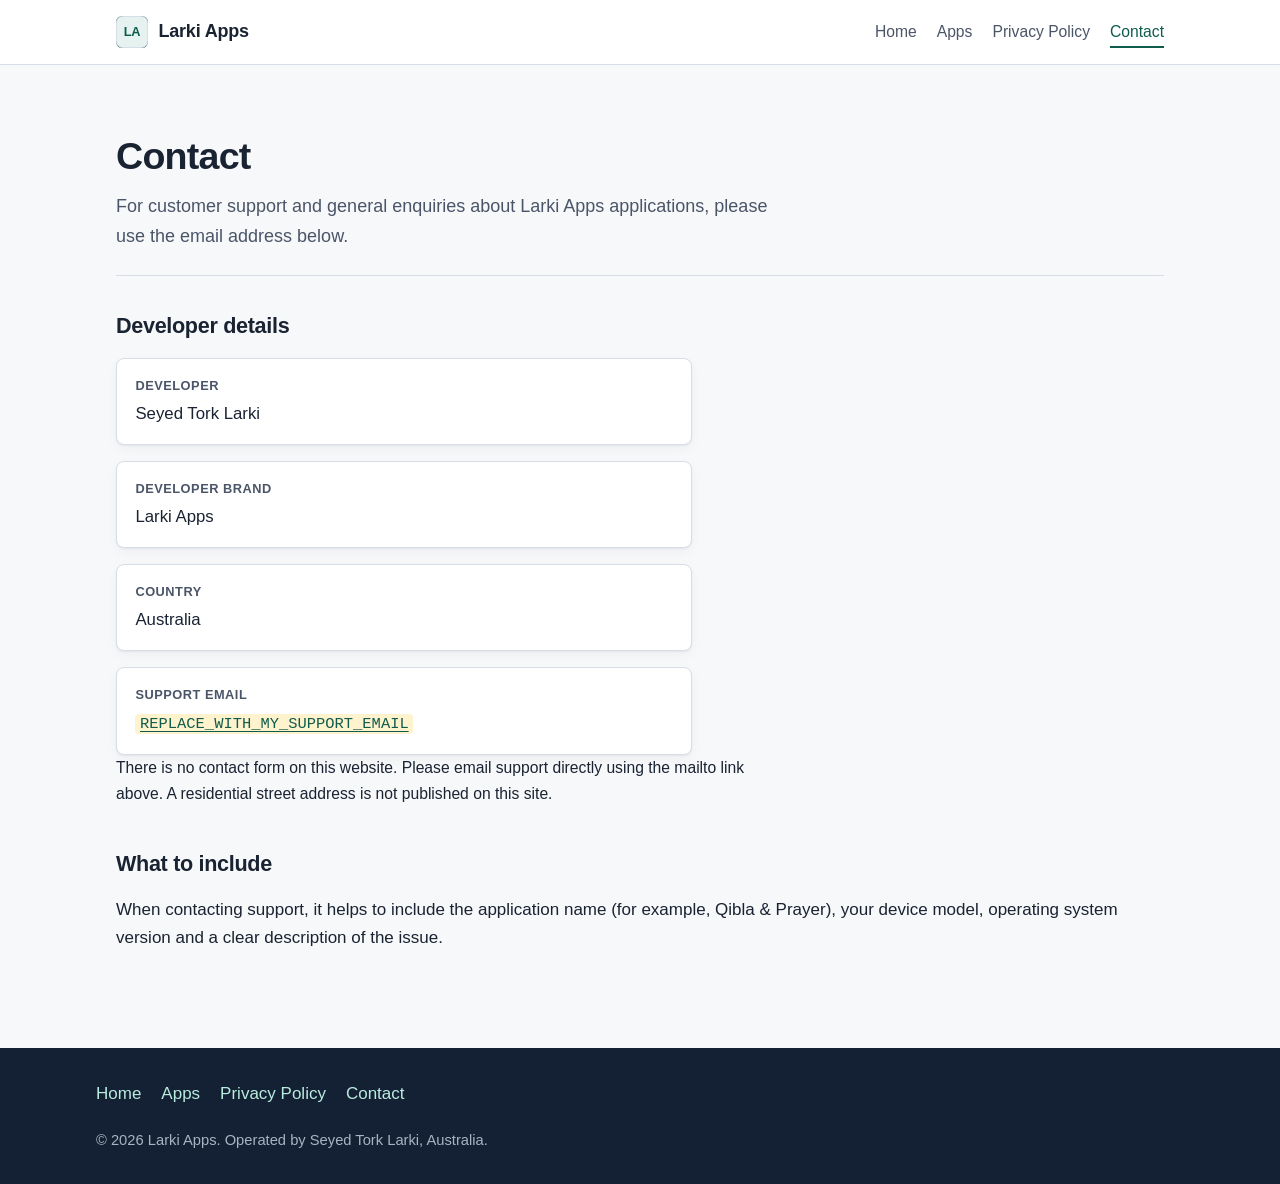
==== contact.html @ 6a40745f "Initial Larki Apps website Co-authored-by: Cursor <cursoragent@cursor.com>" ====
<!DOCTYPE html>
<html lang="en-AU">
<head>
  <meta charset="utf-8">
  <meta name="viewport" content="width=device-width, initial-scale=1">
  <title>Contact — Larki Apps</title>
  <meta name="description" content="Contact Larki Apps for customer support. Developer: Seyed Tork Larki, Australia.">
  <meta name="author" content="Seyed Tork Larki">
  <link rel="canonical" href="contact.html">

  <meta property="og:type" content="website">
  <meta property="og:title" content="Contact — Larki Apps">
  <meta property="og:description" content="Contact Larki Apps for application support. Operated by Seyed Tork Larki, Australia.">
  <meta property="og:image" content="assets/qibla_app_icon.png">
  <meta property="og:locale" content="en_AU">
  <meta name="twitter:card" content="summary">
  <meta name="twitter:title" content="Contact — Larki Apps">
  <meta name="twitter:description" content="Contact Larki Apps for application support.">

  <link rel="icon" href="assets/qibla_app_icon.png" type="image/png">
  <link rel="stylesheet" href="styles.css">
</head>
<body>
  <a class="skip-link" href="#main">Skip to content</a>

  <header class="site-header">
    <div class="header-inner">
      <a class="brand" href="index.html">
        <span class="brand-mark" aria-hidden="true">
          <img class="brand-mark-img" src="assets/qibla_app_icon.png" alt="" data-fallback="LA" width="32" height="32">
        </span>
        <span>Larki Apps</span>
      </a>
      <button class="nav-toggle" type="button" aria-controls="site-nav" aria-expanded="false" aria-label="Open menu">Menu</button>
      <nav class="site-nav" id="site-nav" aria-label="Primary">
        <ul>
          <li><a href="index.html">Home</a></li>
          <li><a href="apps.html">Apps</a></li>
          <li><a href="privacy-policy.html">Privacy Policy</a></li>
          <li><a href="contact.html" aria-current="page">Contact</a></li>
        </ul>
      </nav>
    </div>
  </header>

  <main id="main">
    <div class="container">
      <header class="page-hero">
        <h1>Contact</h1>
        <p class="lead">For customer support and general enquiries about Larki Apps applications, please use the email address below.</p>
      </header>

      <section class="section" aria-labelledby="contact-details-heading">
        <h2 id="contact-details-heading">Developer details</h2>
        <ul class="contact-list">
          <li>
            <span class="label">Developer</span>
            <span class="value">Seyed Tork Larki</span>
          </li>
          <li>
            <span class="label">Developer brand</span>
            <span class="value">Larki Apps</span>
          </li>
          <li>
            <span class="label">Country</span>
            <span class="value">Australia</span>
          </li>
          <li>
            <span class="label">Support email</span>
            <span class="value">
              <a href="mailto:REPLACE_WITH_MY_SUPPORT_EMAIL"><span class="replace-me">REPLACE_WITH_MY_SUPPORT_EMAIL</span></a>
            </span>
          </li>
        </ul>
        <p class="note">There is no contact form on this website. Please email support directly using the mailto link above. A residential street address is not published on this site.</p>
      </section>

      <section class="section" aria-labelledby="support-scope-heading">
        <h2 id="support-scope-heading">What to include</h2>
        <p>When contacting support, it helps to include the application name (for example, Qibla &amp; Prayer), your device model, operating system version and a clear description of the issue.</p>
      </section>
    </div>
  </main>

  <footer class="site-footer">
    <div class="footer-inner">
      <nav class="footer-nav" aria-label="Footer">
        <ul>
          <li><a href="index.html">Home</a></li>
          <li><a href="apps.html">Apps</a></li>
          <li><a href="privacy-policy.html">Privacy Policy</a></li>
          <li><a href="contact.html">Contact</a></li>
        </ul>
      </nav>
      <p class="footer-copy">&copy; 2026 Larki Apps. Operated by Seyed Tork Larki, Australia.</p>
    </div>
  </footer>

  <script src="script.js" defer></script>
</body>
</html>
---- styles.css ----
/* Larki Apps — publisher website
   Plain CSS only. System fonts. No external dependencies. */

:root {
  --color-bg: #f7f8fa;
  --color-surface: #ffffff;
  --color-text: #1a2332;
  --color-text-muted: #4a5568;
  --color-border: #d8dee8;
  --color-accent: #0f5c4c;
  --color-accent-hover: #0a4338;
  --color-accent-soft: #e6f2ef;
  --color-focus: #1a6bff;
  --color-disclaimer-bg: #f4f1e8;
  --color-disclaimer-border: #c4b89a;
  --max-width: 68rem;
  --header-height: 4rem;
  --radius: 0.5rem;
  --shadow: 0 1px 2px rgba(26, 35, 50, 0.06), 0 4px 12px rgba(26, 35, 50, 0.04);
  --font: "Segoe UI", "Helvetica Neue", Arial, sans-serif;
  --font-mono: ui-monospace, "Cascadia Code", "Segoe UI Mono", Consolas, monospace;
}

*,
*::before,
*::after {
  box-sizing: border-box;
}

html {
  scroll-behavior: smooth;
}

body {
  margin: 0;
  font-family: var(--font);
  font-size: 1.0625rem;
  line-height: 1.65;
  color: var(--color-text);
  background: var(--color-bg);
  min-height: 100vh;
  display: flex;
  flex-direction: column;
}

img {
  max-width: 100%;
  height: auto;
  display: block;
}

a {
  color: var(--color-accent);
  text-decoration-thickness: 1px;
  text-underline-offset: 0.15em;
}

a:hover {
  color: var(--color-accent-hover);
}

a:focus-visible,
button:focus-visible,
.nav-toggle:focus-visible {
  outline: 3px solid var(--color-focus);
  outline-offset: 2px;
}

.skip-link {
  position: absolute;
  left: 0.75rem;
  top: -3rem;
  z-index: 1000;
  padding: 0.5rem 0.85rem;
  background: var(--color-text);
  color: #fff;
  border-radius: var(--radius);
  text-decoration: none;
}

.skip-link:focus {
  top: 0.75rem;
}

/* Header & navigation */

.site-header {
  position: sticky;
  top: 0;
  z-index: 100;
  background: rgba(255, 255, 255, 0.96);
  border-bottom: 1px solid var(--color-border);
  backdrop-filter: blur(6px);
}

.header-inner {
  max-width: var(--max-width);
  margin: 0 auto;
  padding: 0 1.25rem;
  min-height: var(--header-height);
  display: flex;
  align-items: center;
  justify-content: space-between;
  gap: 1rem;
}

.brand {
  display: inline-flex;
  align-items: center;
  gap: 0.65rem;
  color: var(--color-text);
  text-decoration: none;
  font-weight: 700;
  font-size: 1.125rem;
  letter-spacing: -0.01em;
}

.brand:hover {
  color: var(--color-accent);
}

.brand-mark {
  width: 2rem;
  height: 2rem;
  border-radius: 0.4rem;
  background: var(--color-accent);
  color: #fff;
  display: inline-flex;
  align-items: center;
  justify-content: center;
  font-size: 0.85rem;
  font-weight: 700;
  flex-shrink: 0;
}

.brand-mark img {
  width: 100%;
  height: 100%;
  object-fit: cover;
  border-radius: inherit;
}

.nav-toggle {
  display: none;
  background: var(--color-surface);
  border: 1px solid var(--color-border);
  border-radius: var(--radius);
  padding: 0.45rem 0.7rem;
  font: inherit;
  font-size: 0.95rem;
  color: var(--color-text);
  cursor: pointer;
}

.site-nav ul {
  list-style: none;
  margin: 0;
  padding: 0;
  display: flex;
  flex-wrap: wrap;
  gap: 0.25rem 1.25rem;
}

.site-nav a {
  color: var(--color-text-muted);
  text-decoration: none;
  font-weight: 500;
  font-size: 0.98rem;
  padding: 0.35rem 0;
  border-bottom: 2px solid transparent;
}

.site-nav a:hover,
.site-nav a[aria-current="page"] {
  color: var(--color-accent);
  border-bottom-color: var(--color-accent);
}

/* Layout */

main {
  flex: 1;
}

.container {
  max-width: var(--max-width);
  margin: 0 auto;
  padding: 2rem 1.25rem 3.5rem;
}

.page-hero {
  padding: 2.25rem 0 1.5rem;
  border-bottom: 1px solid var(--color-border);
  margin-bottom: 2rem;
}

.page-hero h1 {
  margin: 0 0 0.75rem;
  font-size: clamp(1.75rem, 4vw, 2.35rem);
  line-height: 1.25;
  letter-spacing: -0.02em;
  max-width: 22ch;
}

.page-hero.wide h1 {
  max-width: 28ch;
}

.lead {
  margin: 0;
  font-size: 1.125rem;
  color: var(--color-text-muted);
  max-width: 42rem;
}

.section {
  margin-bottom: 2.5rem;
}

.section h2 {
  margin: 0 0 0.85rem;
  font-size: 1.35rem;
  letter-spacing: -0.015em;
}

.section p {
  margin: 0 0 1rem;
  color: var(--color-text);
}

.section p:last-child {
  margin-bottom: 0;
}

.meta-line {
  margin: 0 0 1.25rem;
  color: var(--color-text-muted);
  font-size: 0.95rem;
}

/* Cards & featured app */

.card-grid {
  display: grid;
  gap: 1.25rem;
  grid-template-columns: 1fr;
}

@media (min-width: 640px) {
  .card-grid {
    grid-template-columns: repeat(2, 1fr);
  }
}

@media (min-width: 960px) {
  .card-grid.three {
    grid-template-columns: repeat(3, 1fr);
  }
}

.card {
  background: var(--color-surface);
  border: 1px solid var(--color-border);
  border-radius: var(--radius);
  padding: 1.35rem;
  box-shadow: var(--shadow);
}

.app-card {
  display: flex;
  flex-direction: column;
  gap: 1rem;
  height: 100%;
}

.app-card-header {
  display: flex;
  gap: 1rem;
  align-items: flex-start;
}

.app-icon,
.app-icon-placeholder {
  width: 4.5rem;
  height: 4.5rem;
  border-radius: 1rem;
  flex-shrink: 0;
  background: var(--color-accent-soft);
  border: 1px solid var(--color-border);
  object-fit: cover;
}

.app-icon-placeholder {
  display: flex;
  align-items: center;
  justify-content: center;
  color: var(--color-accent);
  font-weight: 700;
  font-size: 0.8rem;
  text-align: center;
  padding: 0.35rem;
  line-height: 1.2;
}

.app-card h3 {
  margin: 0 0 0.35rem;
  font-size: 1.2rem;
}

.app-card .app-tagline {
  margin: 0;
  color: var(--color-text-muted);
  font-size: 0.98rem;
}

.app-card .app-body {
  flex: 1;
  margin: 0;
  color: var(--color-text-muted);
  font-size: 0.98rem;
}

.featured-app {
  display: grid;
  gap: 1.5rem;
  background: var(--color-surface);
  border: 1px solid var(--color-border);
  border-radius: var(--radius);
  padding: 1.5rem;
  box-shadow: var(--shadow);
}

@media (min-width: 768px) {
  .featured-app {
    grid-template-columns: auto 1fr;
    align-items: start;
  }
}

.featured-app .app-icon,
.featured-app .app-icon-placeholder {
  width: 5.5rem;
  height: 5.5rem;
}

.featured-app h2 {
  margin: 0 0 0.4rem;
  font-size: 1.45rem;
}

.business-box {
  background: var(--color-accent-soft);
  border: 1px solid #c5ddd6;
  border-radius: var(--radius);
  padding: 1.25rem 1.4rem;
}

.business-box h2 {
  margin-top: 0;
}

.business-box dl {
  margin: 0;
  display: grid;
  gap: 0.65rem;
}

.business-box dt {
  font-weight: 650;
  font-size: 0.85rem;
  text-transform: uppercase;
  letter-spacing: 0.04em;
  color: var(--color-text-muted);
}

.business-box dd {
  margin: 0.15rem 0 0;
}

/* Buttons */

.btn-row {
  display: flex;
  flex-wrap: wrap;
  gap: 0.75rem;
  margin-top: 1.15rem;
}

.btn {
  display: inline-flex;
  align-items: center;
  justify-content: center;
  gap: 0.4rem;
  padding: 0.65rem 1.15rem;
  border-radius: var(--radius);
  font: inherit;
  font-weight: 600;
  font-size: 0.98rem;
  text-decoration: none;
  border: 1px solid transparent;
  cursor: pointer;
  line-height: 1.3;
}

.btn-primary {
  background: var(--color-accent);
  color: #fff;
}

.btn-primary:hover {
  background: var(--color-accent-hover);
  color: #fff;
}

.btn-secondary {
  background: var(--color-surface);
  color: var(--color-text);
  border-color: var(--color-border);
}

.btn-secondary:hover {
  border-color: var(--color-accent);
  color: var(--color-accent);
}

/* Feature list */

.feature-list {
  margin: 0;
  padding: 0;
  list-style: none;
  display: grid;
  gap: 0.65rem;
}

.feature-list li {
  position: relative;
  padding: 0.75rem 0.9rem 0.75rem 2.4rem;
  background: var(--color-surface);
  border: 1px solid var(--color-border);
  border-radius: var(--radius);
}

.feature-list li::before {
  content: "";
  position: absolute;
  left: 0.9rem;
  top: 1.15rem;
  width: 0.55rem;
  height: 0.55rem;
  border-radius: 50%;
  background: var(--color-accent);
}

.disclaimer {
  background: var(--color-disclaimer-bg);
  border: 1px solid var(--color-disclaimer-border);
  border-left: 4px solid #8a7340;
  border-radius: var(--radius);
  padding: 1.1rem 1.25rem;
}

.disclaimer h2,
.disclaimer h3 {
  margin: 0 0 0.5rem;
  font-size: 1.05rem;
}

.disclaimer p {
  margin: 0;
  color: var(--color-text);
}

/* Screenshot gallery */

.gallery {
  display: grid;
  gap: 1rem;
  grid-template-columns: 1fr;
}

@media (min-width: 560px) {
  .gallery {
    grid-template-columns: repeat(2, 1fr);
  }
}

@media (min-width: 900px) {
  .gallery {
    grid-template-columns: repeat(3, 1fr);
  }
}

.gallery figure {
  margin: 0;
  background: var(--color-surface);
  border: 1px solid var(--color-border);
  border-radius: var(--radius);
  overflow: hidden;
  box-shadow: var(--shadow);
}

.gallery img,
.gallery .image-placeholder {
  width: 100%;
  aspect-ratio: 9 / 16;
  object-fit: cover;
  background: linear-gradient(160deg, #e8eef2 0%, #d5e0e8 100%);
}

.gallery .image-placeholder {
  display: flex;
  align-items: center;
  justify-content: center;
  color: var(--color-text-muted);
  font-size: 0.95rem;
  text-align: center;
  padding: 1rem;
}

.gallery figcaption {
  padding: 0.65rem 0.85rem;
  font-size: 0.9rem;
  color: var(--color-text-muted);
  border-top: 1px solid var(--color-border);
}

/* Contact */

.contact-list {
  margin: 0;
  padding: 0;
  list-style: none;
  display: grid;
  gap: 1rem;
  max-width: 36rem;
}

.contact-list li {
  background: var(--color-surface);
  border: 1px solid var(--color-border);
  border-radius: var(--radius);
  padding: 1rem 1.15rem;
  box-shadow: var(--shadow);
}

.contact-list .label {
  display: block;
  font-size: 0.8rem;
  font-weight: 650;
  text-transform: uppercase;
  letter-spacing: 0.04em;
  color: var(--color-text-muted);
  margin-bottom: 0.25rem;
}

.contact-list .value {
  font-size: 1.05rem;
  word-break: break-word;
}

.note {
  margin-top: 1.5rem;
  color: var(--color-text-muted);
  font-size: 0.98rem;
  max-width: 40rem;
}

/* Privacy policy */

.policy h2 {
  margin: 2rem 0 0.75rem;
  font-size: 1.25rem;
  padding-top: 0.5rem;
  border-top: 1px solid var(--color-border);
}

.policy h2:first-of-type {
  border-top: none;
  padding-top: 0;
  margin-top: 1.25rem;
}

.policy ul {
  margin: 0 0 1rem;
  padding-left: 1.25rem;
}

.policy li {
  margin-bottom: 0.4rem;
}

.policy-toc {
  background: var(--color-surface);
  border: 1px solid var(--color-border);
  border-radius: var(--radius);
  padding: 1.1rem 1.25rem;
  margin-bottom: 1.5rem;
}

.policy-toc h2 {
  margin: 0 0 0.65rem;
  font-size: 1.05rem;
  border: none;
  padding: 0;
}

.policy-toc ol {
  margin: 0;
  padding-left: 1.25rem;
}

.policy-toc li {
  margin-bottom: 0.3rem;
}

.policy-toc a {
  text-decoration: none;
}

.policy-toc a:hover {
  text-decoration: underline;
}

/* Footer */

.site-footer {
  background: #142033;
  color: #d6dde8;
  padding: 2rem 1.25rem;
  margin-top: auto;
}

.footer-inner {
  max-width: var(--max-width);
  margin: 0 auto;
  display: grid;
  gap: 1.25rem;
}

.site-footer a {
  color: #b8ecdf;
}

.site-footer a:hover {
  color: #fff;
}

.footer-nav ul {
  list-style: none;
  margin: 0;
  padding: 0;
  display: flex;
  flex-wrap: wrap;
  gap: 0.65rem 1.25rem;
}

.footer-nav a {
  text-decoration: none;
  font-weight: 500;
}

.footer-nav a:hover {
  text-decoration: underline;
}

.footer-copy {
  margin: 0;
  font-size: 0.92rem;
  color: #a8b3c4;
  max-width: 40rem;
}

/* Mobile navigation */

@media (max-width: 720px) {
  .nav-toggle {
    display: inline-flex;
    align-items: center;
  }

  .site-nav {
    display: none;
    position: absolute;
    left: 0;
    right: 0;
    top: 100%;
    background: var(--color-surface);
    border-bottom: 1px solid var(--color-border);
    padding: 0.5rem 1.25rem 1rem;
    box-shadow: var(--shadow);
  }

  .site-nav.is-open {
    display: block;
  }

  .site-nav ul {
    flex-direction: column;
    gap: 0;
  }

  .site-nav a {
    display: block;
    padding: 0.75rem 0;
    border-bottom: 1px solid var(--color-border);
  }

  .site-nav li:last-child a {
    border-bottom: none;
  }

  .header-inner {
    position: relative;
  }
}

/* Utility */

.app-hero-header {
  margin-bottom: 1rem;
}

.app-hero-header h1 {
  margin: 0 0 0.5rem;
  max-width: none;
}

.visually-hidden {
  position: absolute;
  width: 1px;
  height: 1px;
  padding: 0;
  margin: -1px;
  overflow: hidden;
  clip: rect(0, 0, 0, 0);
  white-space: nowrap;
  border: 0;
}

.replace-me {
  background: #fff3cd;
  padding: 0.05em 0.3em;
  border-radius: 0.25rem;
  font-family: var(--font-mono);
  font-size: 0.92em;
}
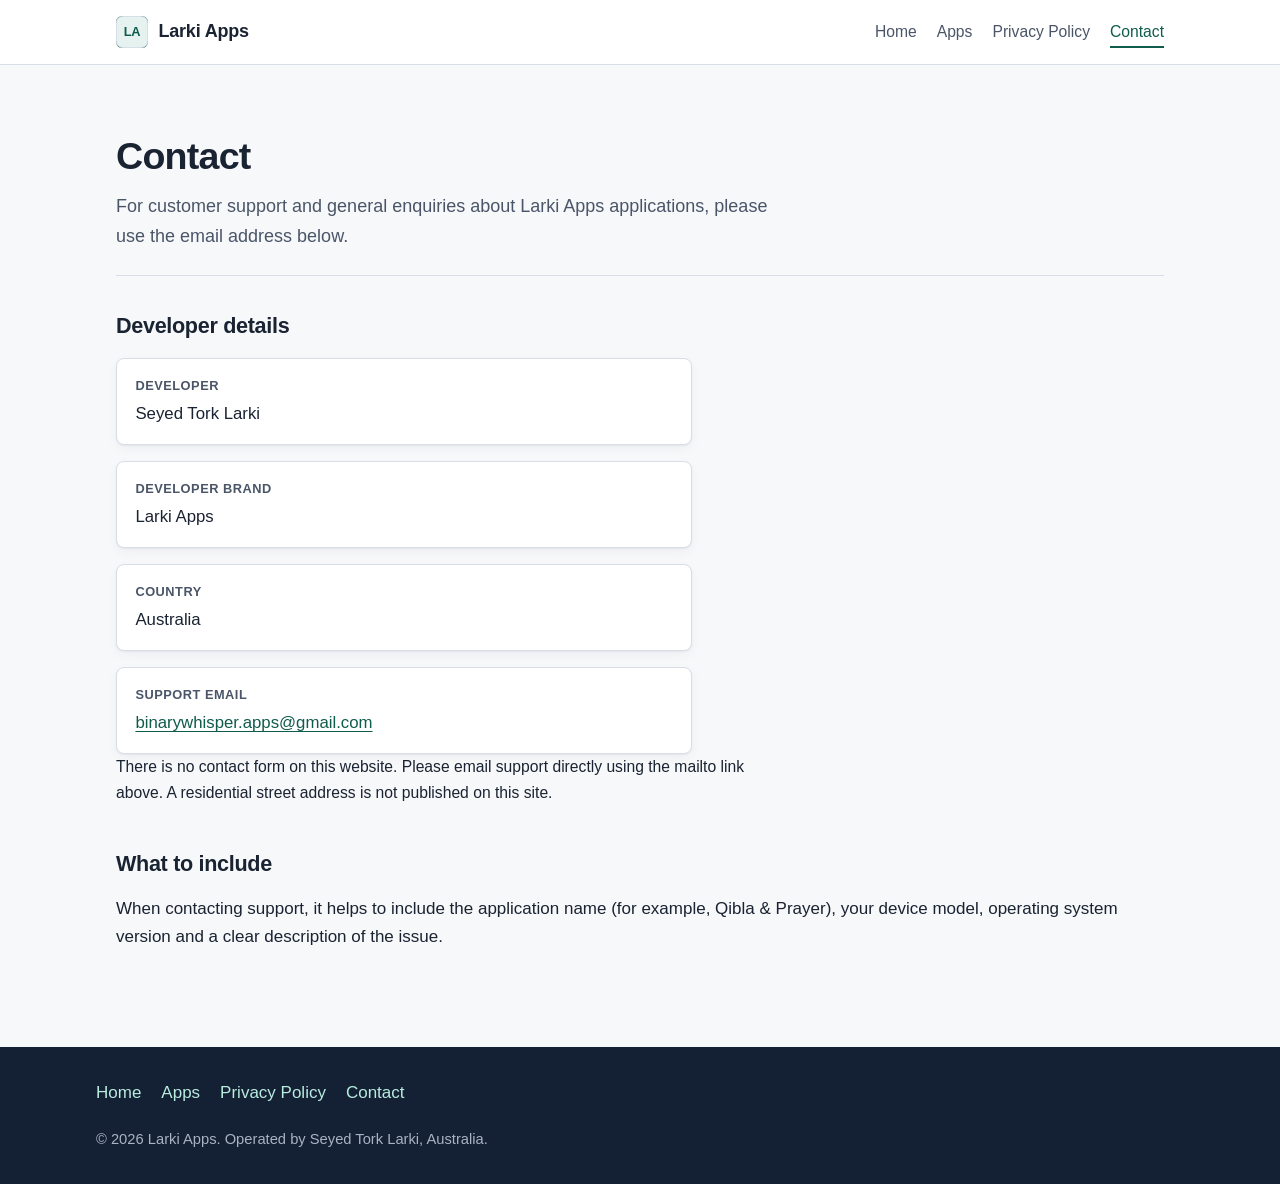
==== commit b280b32e: "Add Larki Apps support email Co-authored-by: Cursor <cursoragent@cursor.com>" ====
--- a/contact.html
+++ b/contact.html
@@ -68,7 +68,7 @@
           <li>
             <span class="label">Support email</span>
             <span class="value">
-              <a href="mailto:REPLACE_WITH_MY_SUPPORT_EMAIL"><span class="replace-me">REPLACE_WITH_MY_SUPPORT_EMAIL</span></a>
+              <a href="mailto:binarywhisper.apps@gmail.com">binarywhisper.apps@gmail.com</a>
             </span>
           </li>
         </ul>
